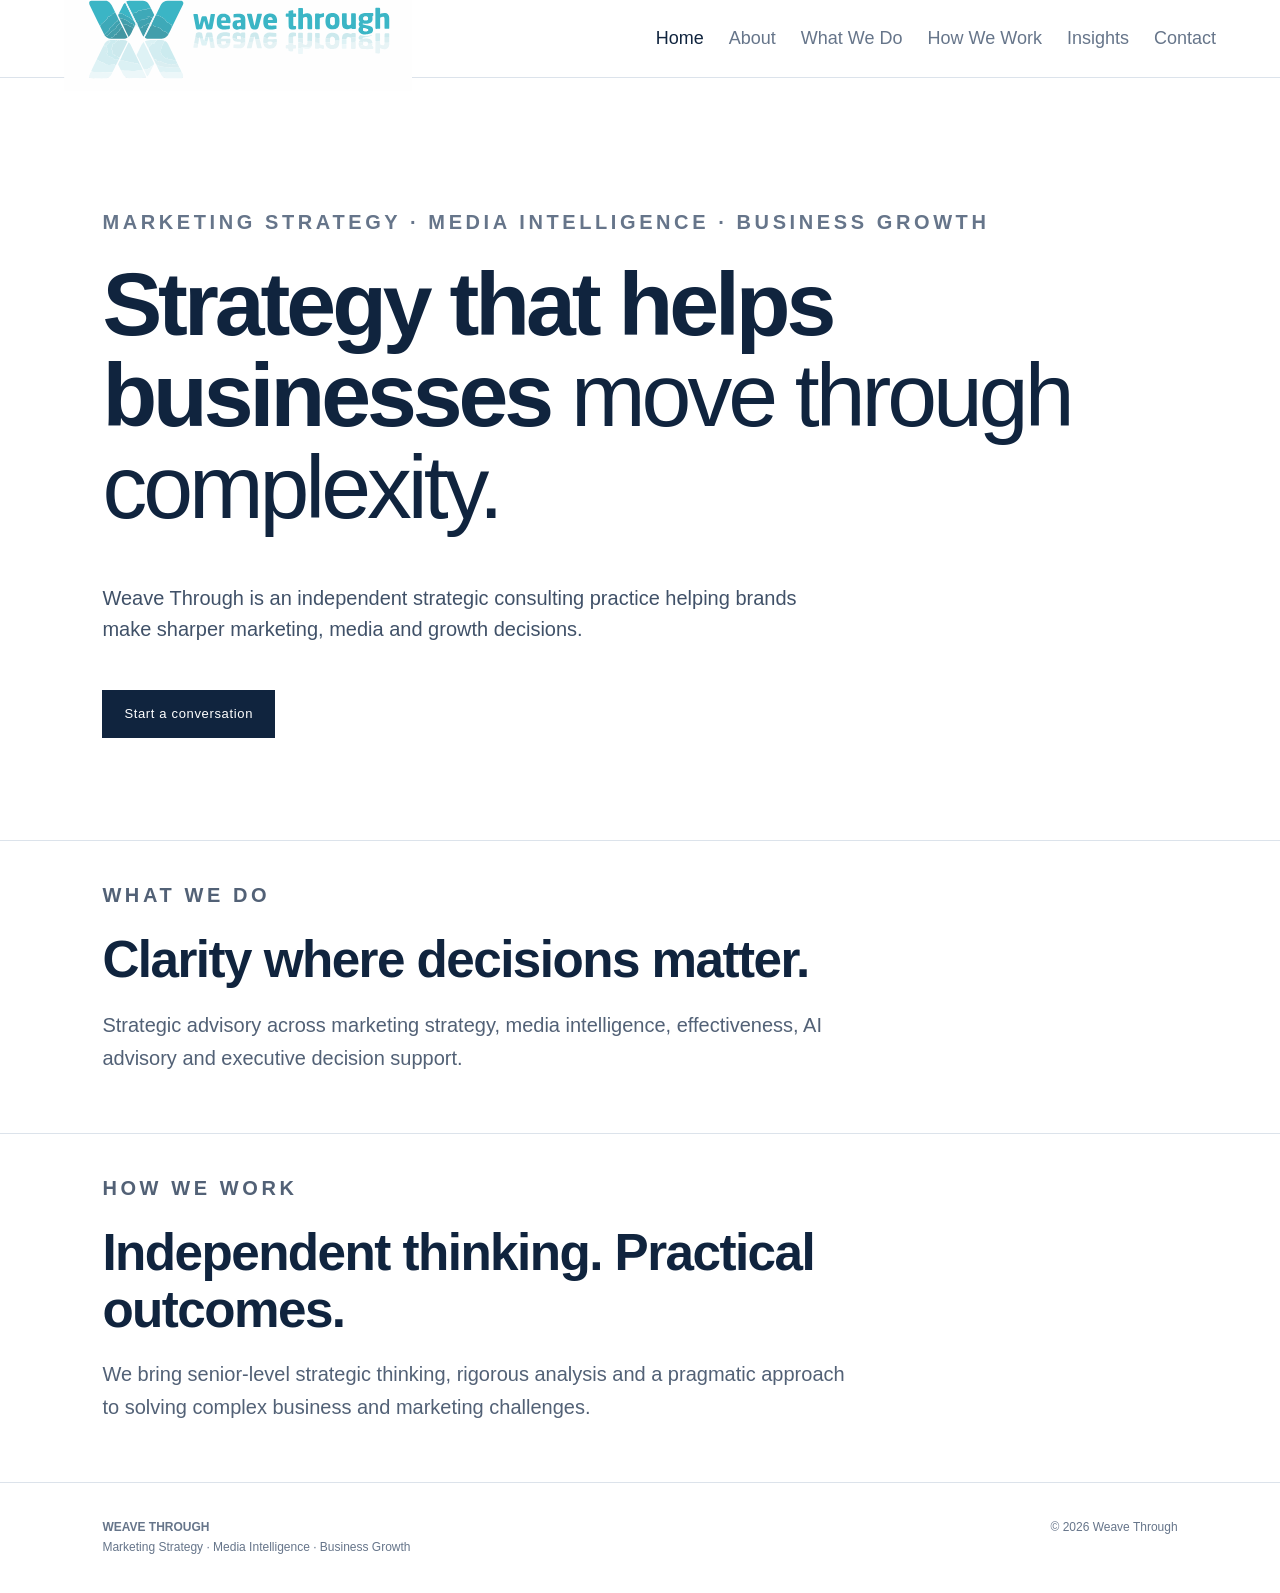
==== index.html @ 7c163a56 "Remove 'Selected Work' link from navigation" ====
<!doctype html>
<html lang="en">
<head>
<meta charset="utf-8">
<meta name="viewport" content="width=device-width, initial-scale=1">
<title>Home | Weave Through</title>
<meta name="description" content="Weave Through — Marketing Strategy, Media Intelligence and Business Growth.">
<link rel="stylesheet" href="css/style.css">
</head>
<body>
<header class="site-header">
  <a class="brand" href="index.html">
  <img src="images/logo.svg" alt="Weave Through" class="logo-img">
</a>
  <button class="menu-toggle" aria-label="Open menu">☰</button>
  <nav><a href="index.html" class="active">Home</a>
<a href="about.html" class="">About</a>
<a href="services.html" class="">What We Do</a>
<a href="how-we-work.html" class="">How We Work</a>
<a href="insights.html" class="">Insights</a>
<a href="contact.html" class="">Contact</a></nav>
</header>
<main>
<section class="hero">
  <p class="eyebrow">MARKETING STRATEGY · MEDIA INTELLIGENCE · BUSINESS GROWTH</p>
  <h1>Strategy that helps businesses <span>move through complexity.</span></h1>
  <p class="intro">Weave Through is an independent strategic consulting practice helping brands make sharper marketing, media and growth decisions.</p>
  <a class="button" href="contact.html">Start a conversation</a>
</section>
<section class="section">
  <p class="eyebrow">WHAT WE DO</p>
  <h2>Clarity where decisions matter.</h2>
  <p>Strategic advisory across marketing strategy, media intelligence, effectiveness, AI advisory and executive decision support.</p>
</section>
<section class="section">
  <p class="eyebrow">HOW WE WORK</p>
  <h2>Independent thinking. Practical outcomes.</h2>
  <p>We bring senior-level strategic thinking, rigorous analysis and a pragmatic approach to solving complex business and marketing challenges.</p>
</section>
</main>
<footer class="site-footer">
  <div><strong>WEAVE THROUGH</strong><br>Marketing Strategy · Media Intelligence · Business Growth</div>
  <div>© 2026 Weave Through</div>
</footer>
<script src="js/script.js"></script>
</body>
</html>
---- css/style.css ----
:root {
  --ink:#10243e;
  --muted:#66758a;
  --line:#dce3eb;
  --paper:#f7f9fc;
  --white:#ffffff;
}
* { box-sizing:border-box; }
html { scroll-behavior:smooth; }
body { margin:0; font-family:Inter,Arial,sans-serif; color:var(--ink); background:var(--white); line-height:1.65; }
a { color:inherit; text-decoration:none; }
.site-header { height:78px; display:flex; align-items:center; justify-content:space-between; padding:0 5vw; border-bottom:1px solid var(--line); background:rgba(255,255,255,.96); position:sticky; top:0; z-index:10; }
.brand { font-size:17px; letter-spacing:.13em; font-weight:700; }
.logo-img {
  height: 115px;
  width: auto;
}
nav { display:flex; gap:25px; font-size:26px; }
nav a { font-size:18px; }
nav a { color:var(--muted); }
nav a.active, nav a:hover { color:var(--ink); }
.menu-toggle { display:none; border:0; background:none; font-size:17px; }
main { min-height:75vh; }
.hero, .page-hero { padding:10vw 8vw 8vw; max-width:1250px; }
.hero { min-height:70vh; display:flex; flex-direction:column; justify-content:center; }
.eyebrow { font-size:20px; letter-spacing:.18em; font-weight:700; color:var(--muted); margin:0 0 20px; }
h1 { font-size:clamp(48px,7vw,92px); line-height:1.02; letter-spacing:-.045em; max-width:1000px; margin:0 0 30px; }
.hero h1 span { font-weight:400; }
.page-hero h1 { font-size:clamp(46px,6vw,76px); }
.intro { font-size:20px; line-height:1.55; max-width:720px; color:#405168; }
.button { display:inline-block; margin-top:25px; padding:13px 22px; background:var(--ink); color:white; font-size:13px; letter-spacing:.05em; width:max-content; }
.section { padding: 3vw 8vw; border-top:1px solid var(--line); }
.section h2 { font-size:clamp(34px,4vw,56px); line-height:1.1; letter-spacing:-.03em; max-width:800px; margin:0 0 20px; }
.section p { max-width:760px; color:#526176; font-size:20px; }
.grid { padding:0 8vw 8vw; display:grid; grid-template-columns:repeat(3,1fr); gap:1px; background:var(--line); }
.grid article { background:var(--white); padding:40px; min-height:220px; }
.grid h3 { font-size:22px; margin-top:0; }
.grid p { color:var(--muted); }
.site-footer { border-top:1px solid var(--line); padding:35px 8vw; display:flex; justify-content:space-between; gap:30px; color:var(--muted); font-size:12px; }
@media(max-width:900px) {
  nav { display:none; position:absolute; top:78px; left:0; right:0; background:white; flex-direction:column; padding:25px 8vw; border-bottom:1px solid var(--line); }
  nav.open { display:flex; }
  .menu-toggle { display:block; }
  .grid { grid-template-columns:1fr; }
  .site-footer { flex-direction:column; }
}
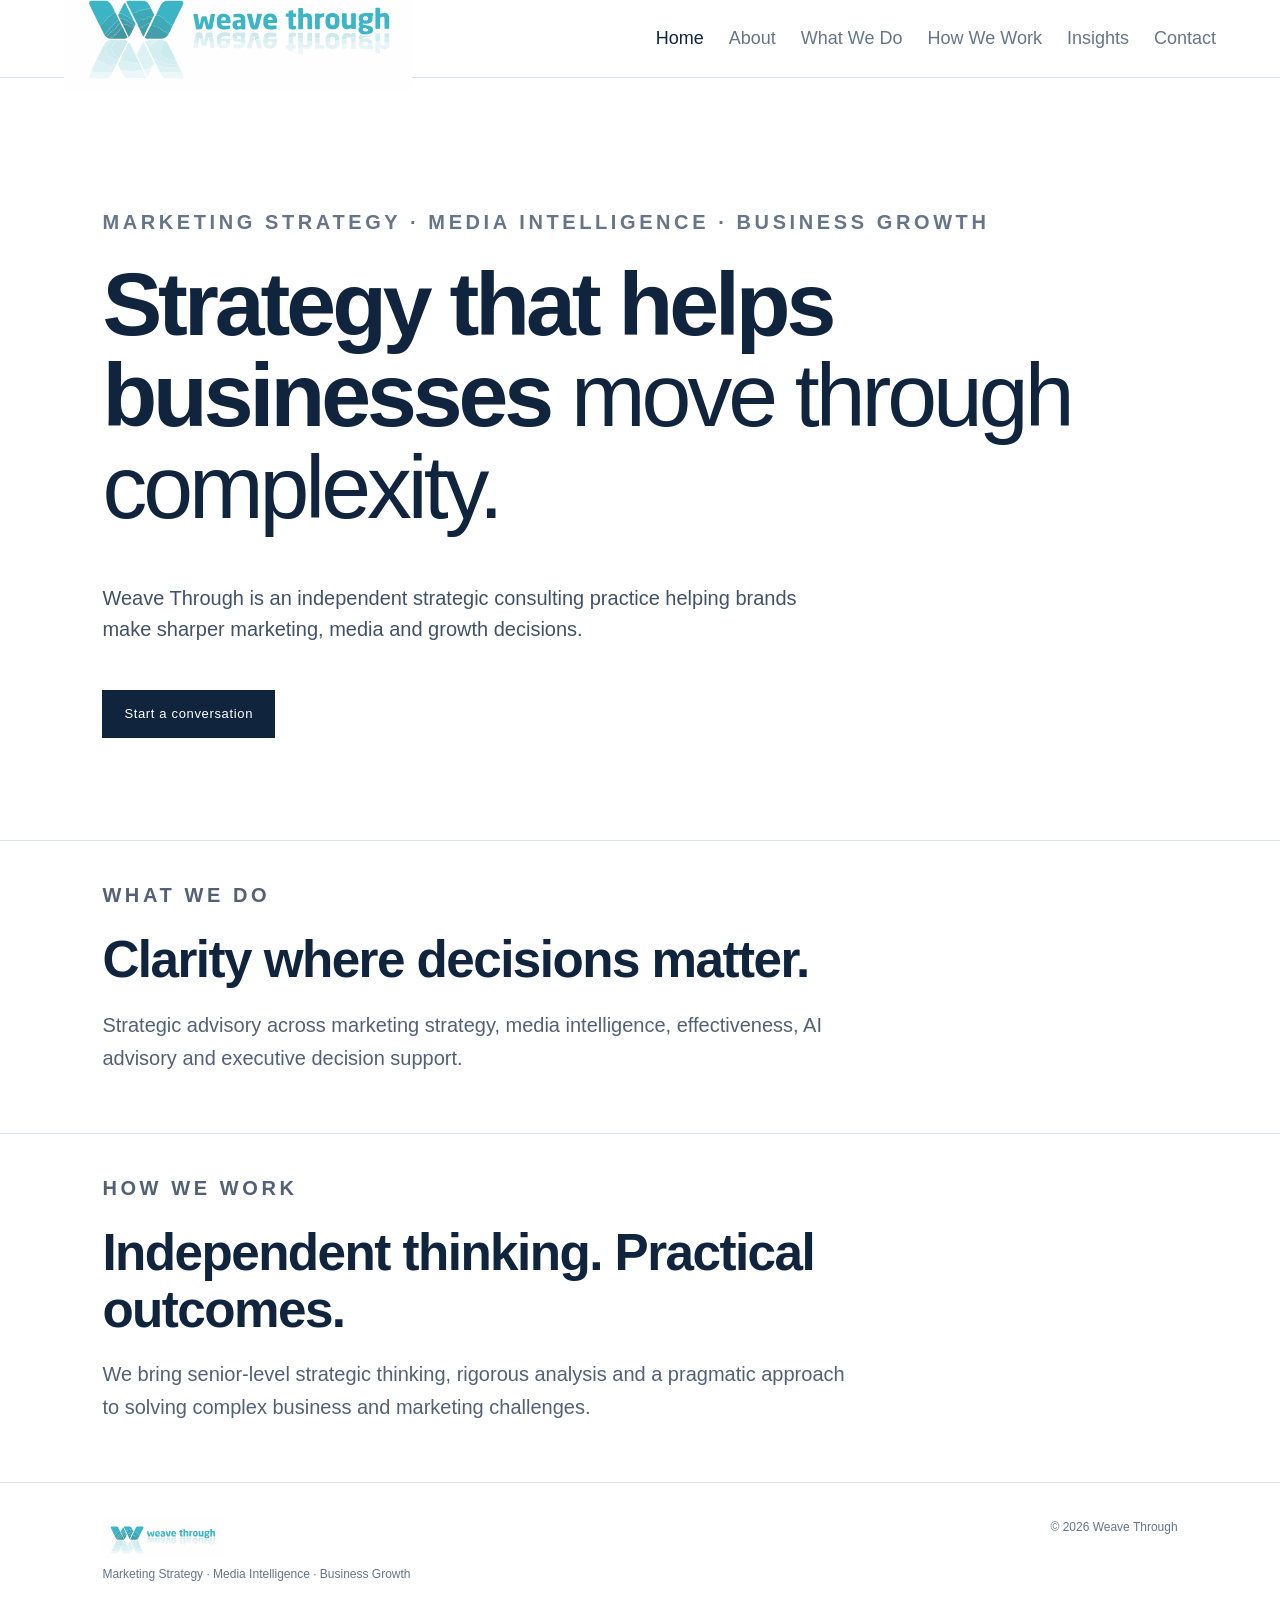
==== commit 940f73cf: "Replace text with logo in footer section" ====
--- a/index.html
+++ b/index.html
@@ -39,7 +39,7 @@
 </section>
 </main>
 <footer class="site-footer">
-  <div><strong>WEAVE THROUGH</strong><br>Marketing Strategy · Media Intelligence · Business Growth</div>
+  <div><img src="images/logo.svg" alt="Weave Through" style="height:40px; width:auto;"><br>Marketing Strategy · Media Intelligence · Business Growth</div>
   <div>© 2026 Weave Through</div>
 </footer>
 <script src="js/script.js"></script>
--- a/css/style.css
+++ b/css/style.css
@@ -26,15 +26,18 @@
 .eyebrow { font-size:20px; letter-spacing:.18em; font-weight:700; color:var(--muted); margin:0 0 20px; }
 h1 { font-size:clamp(48px,7vw,92px); line-height:1.02; letter-spacing:-.045em; max-width:1000px; margin:0 0 30px; }
 .hero h1 span { font-weight:400; }
+.page-hero { padding:10vw 8vw 8vw; }
+.insights-wrapper { margin-left:8vw; margin-right:8vw; }
 .page-hero h1 { font-size:clamp(46px,6vw,76px); }
 .intro { font-size:20px; line-height:1.55; max-width:720px; color:#405168; }
 .button { display:inline-block; margin-top:25px; padding:13px 22px; background:var(--ink); color:white; font-size:13px; letter-spacing:.05em; width:max-content; }
 .section { padding: 3vw 8vw; border-top:1px solid var(--line); }
 .section h2 { font-size:clamp(34px,4vw,56px); line-height:1.1; letter-spacing:-.03em; max-width:800px; margin:0 0 20px; }
 .section p { max-width:760px; color:#526176; font-size:20px; }
-.grid { padding:0 8vw 8vw; display:grid; grid-template-columns:repeat(3,1fr); gap:1px; background:var(--line); }
+.grid { padding:8vw; display:grid; grid-template-columns:repeat(2,1fr); gap:1px; background:var(--line); }
 .grid article { background:var(--white); padding:40px; min-height:220px; }
-.grid h3 { font-size:22px; margin-top:0; }
+.grid article img { width:100%; height:auto; display:block; margin-bottom:20px; }
+.grid h3 { font-size:18px; margin-top:0; }
 .grid p { color:var(--muted); }
 .site-footer { border-top:1px solid var(--line); padding:35px 8vw; display:flex; justify-content:space-between; gap:30px; color:var(--muted); font-size:12px; }
 @media(max-width:900px) {
@@ -44,3 +47,11 @@
   .grid { grid-template-columns:1fr; }
   .site-footer { flex-direction:column; }
 }
+.insights-wrapper { display:grid; grid-template-columns:60% 40%; gap:40px; }
+.insights-wrapper h2 { margin:0 0 20px 0; }
+.insights-wrapper > div { padding-left:0; }
+.insights-wrapper section { margin-bottom:0; }
+@media(max-width:900px) {
+  .insights-wrapper { grid-template-columns:1fr; }
+}
+.grid { grid-template-columns:repeat(2,1fr); }
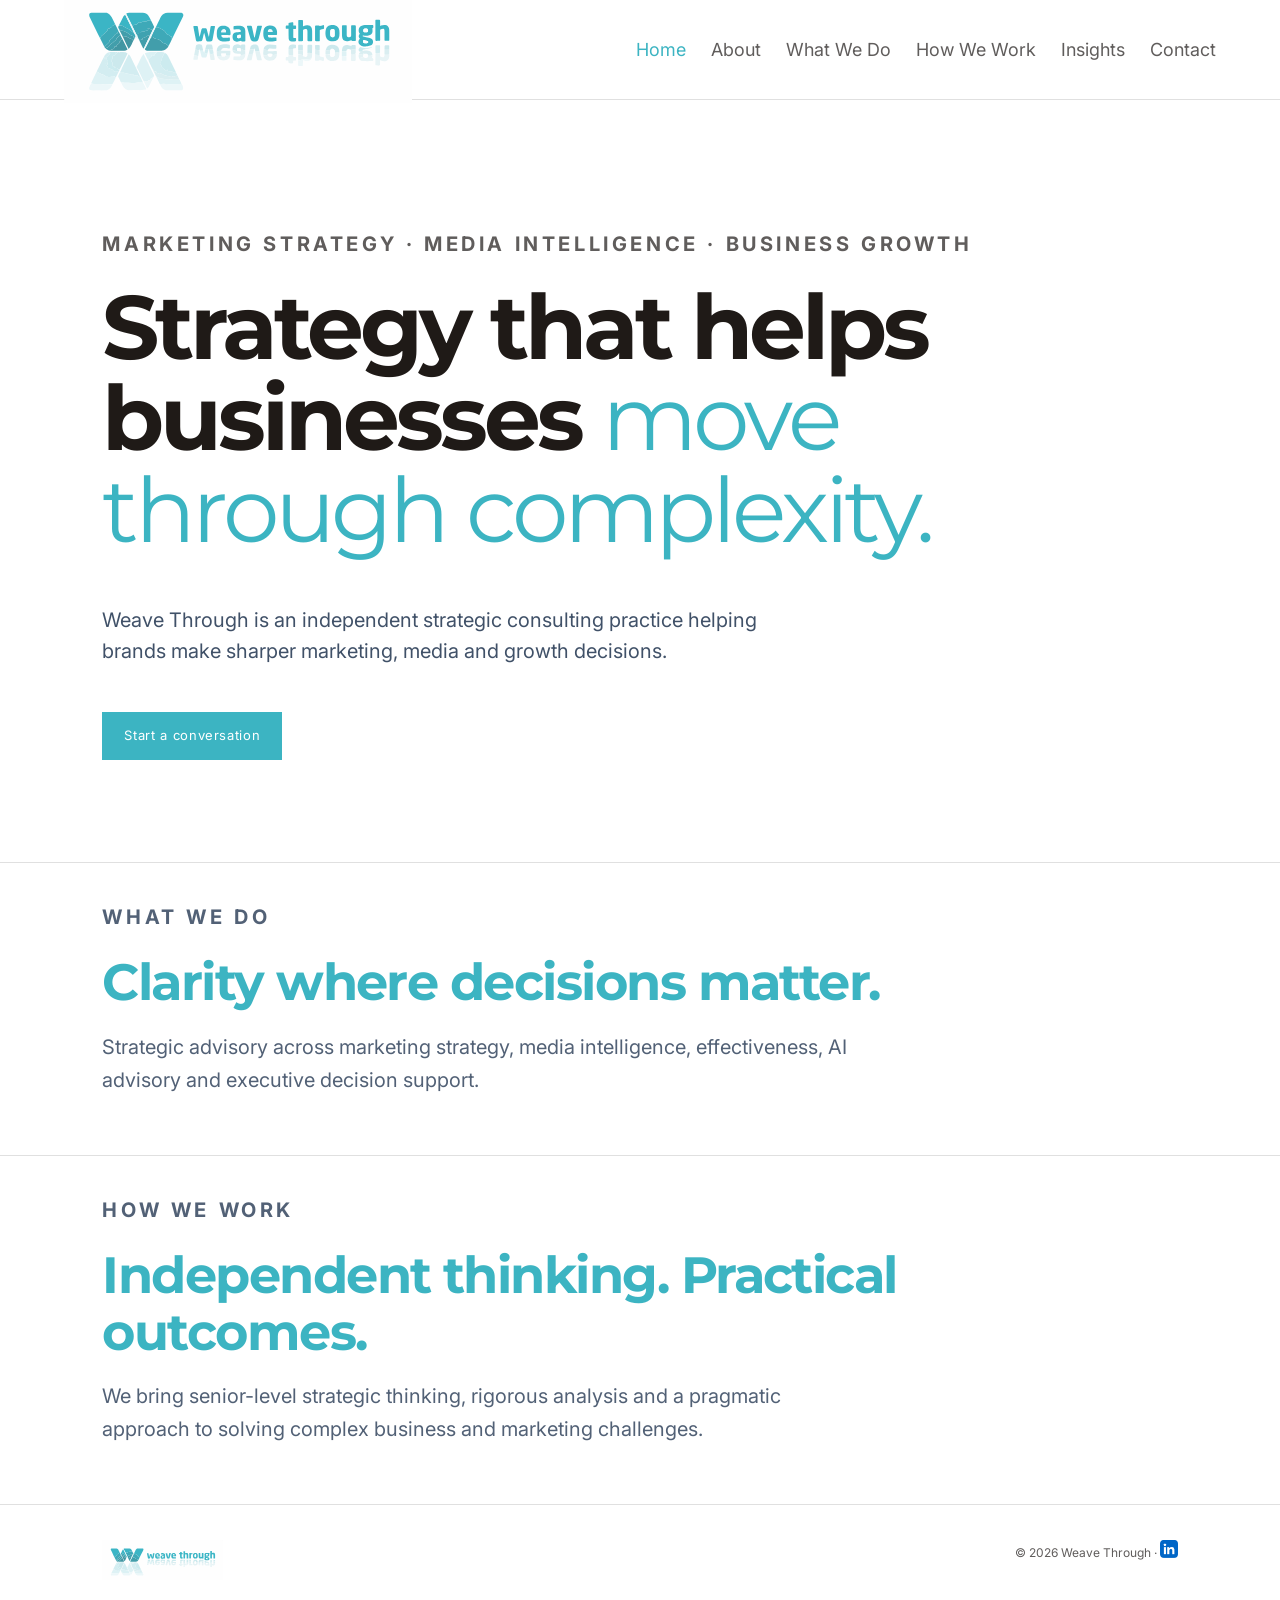
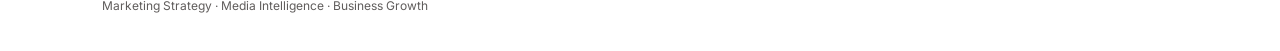
==== commit 2c88863c: "Update footer to include LinkedIn icon Added LinkedIn icon to footer with link." ====
--- a/index.html
+++ b/index.html
@@ -4,7 +4,16 @@
 <meta charset="utf-8">
 <meta name="viewport" content="width=device-width, initial-scale=1">
 <title>Home | Weave Through</title>
-<meta name="description" content="Weave Through — Marketing Strategy, Media Intelligence and Business Growth.">
+<meta name="description" content="Weave Through — Independent strategic consulting helping brands navigate complexity in marketing strategy, media intelligence, and business growth.">
+<link rel="icon" href="favicon.jpg" type="image/jpeg">
+<!-- Google Analytics -->
+<script async src="https://www.googletagmanager.com/gtag/js?id=G-CB40QFLTB0"></script>
+<script>
+  window.dataLayer = window.dataLayer || [];
+  function gtag(){dataLayer.push(arguments);}
+  gtag('js', new Date());
+  gtag('config', 'G-CB40QFLTB0');
+</script>
 <link rel="stylesheet" href="css/style.css">
 </head>
 <body>
@@ -40,7 +49,7 @@
 </main>
 <footer class="site-footer">
   <div><img src="images/logo.svg" alt="Weave Through" style="height:40px; width:auto;"><br>Marketing Strategy · Media Intelligence · Business Growth</div>
-  <div>© 2026 Weave Through</div>
+  <div>© 2026 Weave Through · <a href="https://www.linkedin.com/in/amolmohandas/" target="_blank" style="text-decoration:none;"><img src="images/linkedin-icon.png" alt="LinkedIn" style="height:18px; width:18px; vertical-align:middle;"></a></div>
 </footer>
 <script src="js/script.js"></script>
 </body>
--- a/css/style.css
+++ b/css/style.css
@@ -1,57 +1,60 @@
+@import url('https://fonts.googleapis.com/css2?family=Montserrat:wght@400;600;700&family=Inter:wght@400;500;600;700&display=swap');
+
 :root {
-  --ink:#10243e;
-  --muted:#66758a;
-  --line:#dce3eb;
-  --paper:#f7f9fc;
+  --primary:#3CB4C2;
+  --ink:#1F1A17;
+  --muted:#605D5C;
+  --line:#e0e0e0;
+  --paper:#f9fafb;
   --white:#ffffff;
 }
 * { box-sizing:border-box; }
 html { scroll-behavior:smooth; }
 body { margin:0; font-family:Inter,Arial,sans-serif; color:var(--ink); background:var(--white); line-height:1.65; }
-a { color:inherit; text-decoration:none; }
-.site-header { height:78px; display:flex; align-items:center; justify-content:space-between; padding:0 5vw; border-bottom:1px solid var(--line); background:rgba(255,255,255,.96); position:sticky; top:0; z-index:10; }
+a { color:var(--primary); text-decoration:none; }
+a:hover { text-decoration:underline; }
+.site-header { height:100px; display:flex; align-items:center; justify-content:space-between; padding:0 5vw; border-bottom:1px solid var(--line); background:rgba(255,255,255,.96); position:sticky; top:0; z-index:10; }
 .brand { font-size:17px; letter-spacing:.13em; font-weight:700; }
 .logo-img {
   height: 115px;
   width: auto;
 }
 nav { display:flex; gap:25px; font-size:26px; }
-nav a { font-size:18px; }
-nav a { color:var(--muted); }
-nav a.active, nav a:hover { color:var(--ink); }
+nav a { font-size:18px; color:var(--muted); transition:color 0.3s; }
+nav a.active, nav a:hover { color:var(--primary); }
 .menu-toggle { display:none; border:0; background:none; font-size:17px; }
 main { min-height:75vh; }
 .hero, .page-hero { padding:10vw 8vw 8vw; max-width:1250px; }
 .hero { min-height:70vh; display:flex; flex-direction:column; justify-content:center; }
-.eyebrow { font-size:20px; letter-spacing:.18em; font-weight:700; color:var(--muted); margin:0 0 20px; }
-h1 { font-size:clamp(48px,7vw,92px); line-height:1.02; letter-spacing:-.045em; max-width:1000px; margin:0 0 30px; }
-.hero h1 span { font-weight:400; }
+.eyebrow { font-size:20px; letter-spacing:.18em; font-weight:700; color:var(--muted); margin:0 0 20px; text-transform:uppercase; }
+h1, h2, h3, h4, h5, h6 { font-family:Montserrat, Arial, sans-serif; font-weight:700; }
+h1 { font-size:clamp(48px,7vw,92px); line-height:1.02; letter-spacing:-.045em; max-width:1000px; margin:0 0 30px; color:var(--ink); }
+.hero h1 span { font-weight:400; color:var(--primary); }
 .page-hero { padding:10vw 8vw 8vw; }
 .insights-wrapper { margin-left:8vw; margin-right:8vw; }
 .page-hero h1 { font-size:clamp(46px,6vw,76px); }
 .intro { font-size:20px; line-height:1.55; max-width:720px; color:#405168; }
-.button { display:inline-block; margin-top:25px; padding:13px 22px; background:var(--ink); color:white; font-size:13px; letter-spacing:.05em; width:max-content; }
+.button { display:inline-block; margin-top:25px; padding:13px 22px; background:var(--primary); color:white; font-size:13px; letter-spacing:.05em; width:max-content; border:none; cursor:pointer; transition:background 0.3s; }
+.button:hover { background:#2a9aa8; }
 .section { padding: 3vw 8vw; border-top:1px solid var(--line); }
-.section h2 { font-size:clamp(34px,4vw,56px); line-height:1.1; letter-spacing:-.03em; max-width:800px; margin:0 0 20px; }
+.section h2 { font-size:clamp(34px,4vw,56px); line-height:1.1; letter-spacing:-.03em; max-width:800px; margin:0 0 20px; color:var(--primary); }
 .section p { max-width:760px; color:#526176; font-size:20px; }
 .grid { padding:8vw; display:grid; grid-template-columns:repeat(2,1fr); gap:1px; background:var(--line); }
-.grid article { background:var(--white); padding:40px; min-height:220px; }
+.grid article { background:var(--white); padding:40px; min-height:220px; border-top:5px solid var(--primary); }
 .grid article img { width:100%; height:auto; display:block; margin-bottom:20px; }
-.grid h3 { font-size:18px; margin-top:0; }
-.grid p { color:var(--muted); }
+.grid h3 { font-size:24px; margin-top:0; color:var(--ink); font-weight:700; }
+.grid p { color:var(--muted); font-size:18px; line-height:1.6; }
 .site-footer { border-top:1px solid var(--line); padding:35px 8vw; display:flex; justify-content:space-between; gap:30px; color:var(--muted); font-size:12px; }
+.site-footer img { height:40px; width:auto; margin-bottom:10px; }
 @media(max-width:900px) {
-  nav { display:none; position:absolute; top:78px; left:0; right:0; background:white; flex-direction:column; padding:25px 8vw; border-bottom:1px solid var(--line); }
+  nav { display:none; position:absolute; top:100px; left:0; right:0; background:white; flex-direction:column; padding:25px 8vw; border-bottom:1px solid var(--line); }
   nav.open { display:flex; }
   .menu-toggle { display:block; }
   .grid { grid-template-columns:1fr; }
+  .insights-wrapper { grid-template-columns:1fr; }
   .site-footer { flex-direction:column; }
 }
 .insights-wrapper { display:grid; grid-template-columns:60% 40%; gap:40px; }
-.insights-wrapper h2 { margin:0 0 20px 0; }
+.insights-wrapper h2 { margin:0 0 20px 0; color:var(--primary); }
 .insights-wrapper > div { padding-left:0; }
 .insights-wrapper section { margin-bottom:0; }
-@media(max-width:900px) {
-  .insights-wrapper { grid-template-columns:1fr; }
-}
-.grid { grid-template-columns:repeat(2,1fr); }
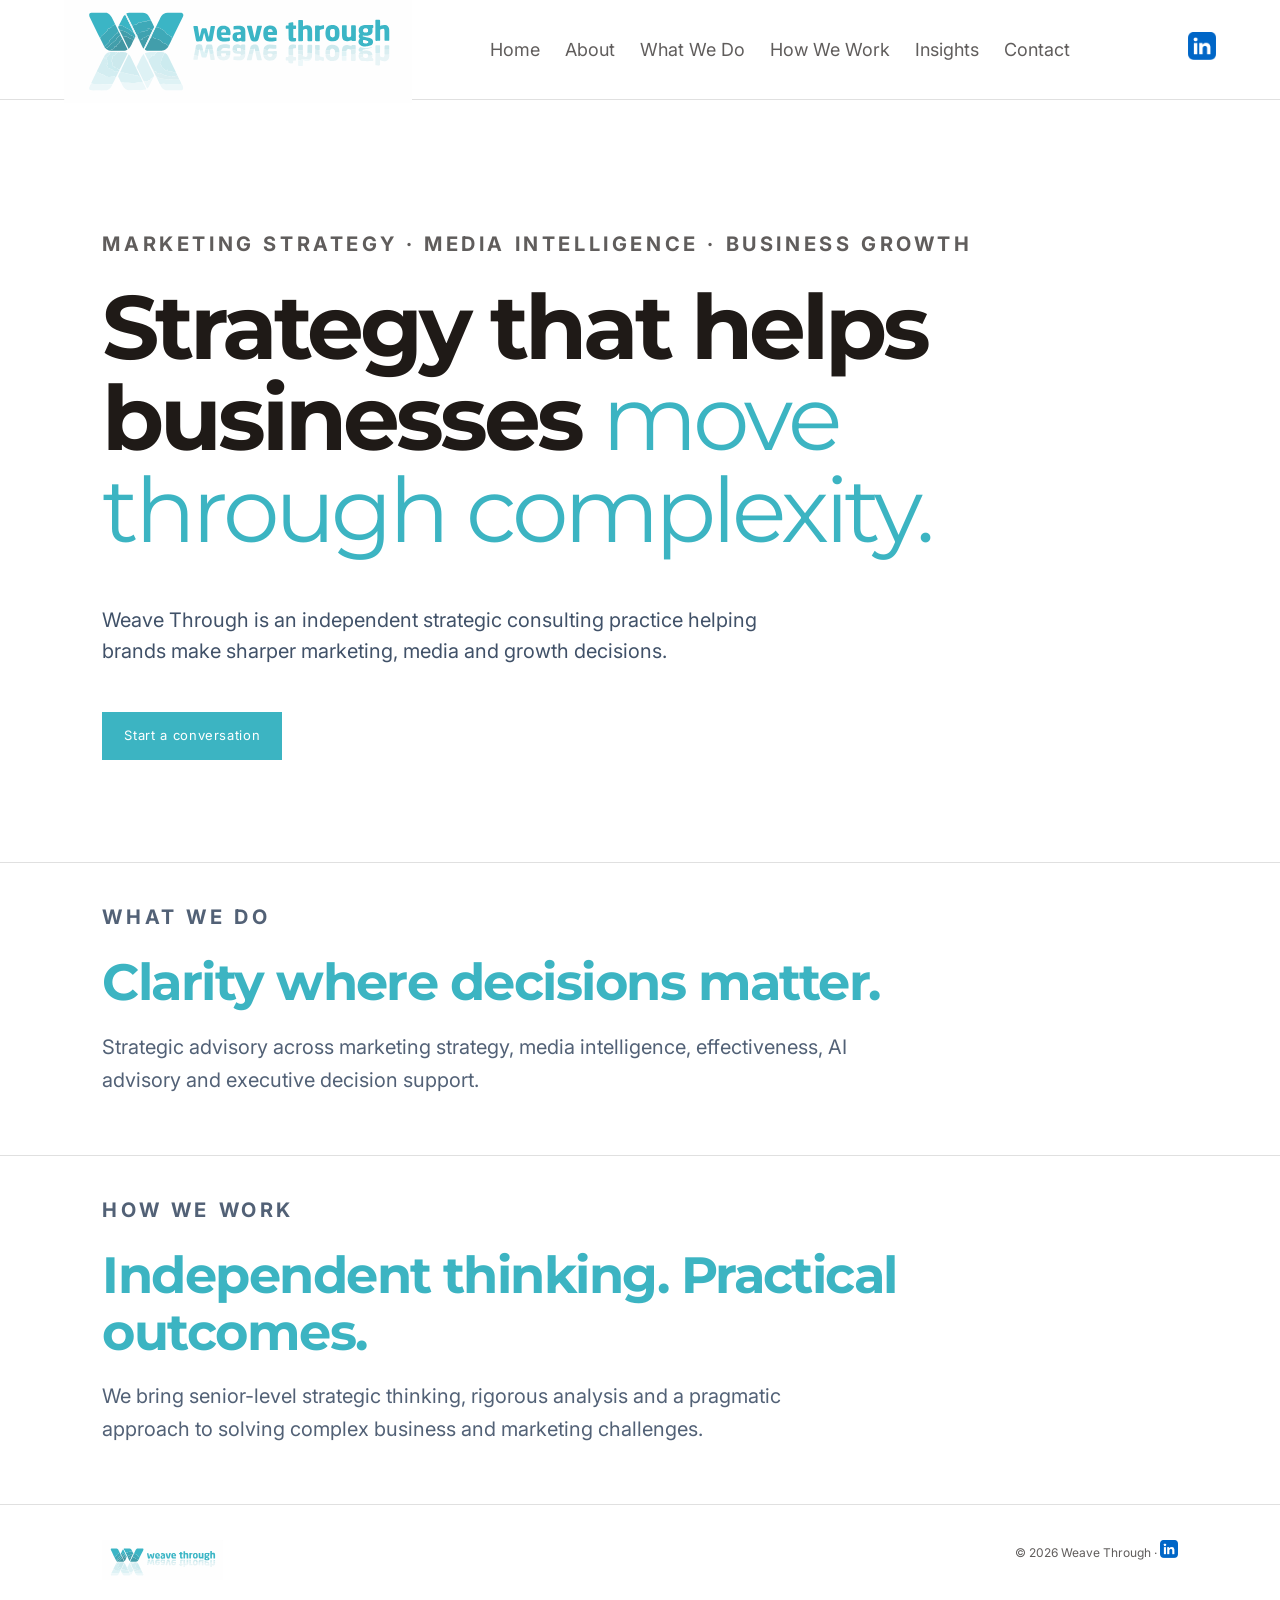
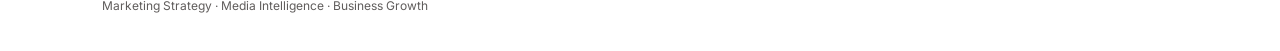
==== commit a7c242c0: "Update index.html" ====
--- a/index.html
+++ b/index.html
@@ -19,15 +19,20 @@
 <body>
 <header class="site-header">
   <a class="brand" href="index.html">
-  <img src="images/logo.svg" alt="Weave Through" class="logo-img">
-</a>
+    <img src="images/logo.svg" alt="Weave Through" class="logo-img">
+  </a>
   <button class="menu-toggle" aria-label="Open menu">☰</button>
-  <nav><a href="index.html" class="active">Home</a>
+  <nav><a href="index.html" class="">Home</a>
 <a href="about.html" class="">About</a>
 <a href="services.html" class="">What We Do</a>
 <a href="how-we-work.html" class="">How We Work</a>
 <a href="insights.html" class="">Insights</a>
 <a href="contact.html" class="">Contact</a></nav>
+  <div class="nav-social">
+    <a href="https://www.linkedin.com/in/amolmohandas/" target="_blank">
+      <img src="images/linkedin-icon.png" alt="LinkedIn" style="height:28px; width:28px;">
+    </a>
+  </div>
 </header>
 <main>
 <section class="hero">
--- a/css/style.css
+++ b/css/style.css
@@ -20,6 +20,8 @@
   width: auto;
 }
 nav { display:flex; gap:25px; font-size:26px; }
+.nav-social { display:flex; align-items:center; margin-left:40px; }
+.nav-social a img { height:28px; width:28px; }
 nav a { font-size:18px; color:var(--muted); transition:color 0.3s; }
 nav a.active, nav a:hover { color:var(--primary); }
 .menu-toggle { display:none; border:0; background:none; font-size:17px; }
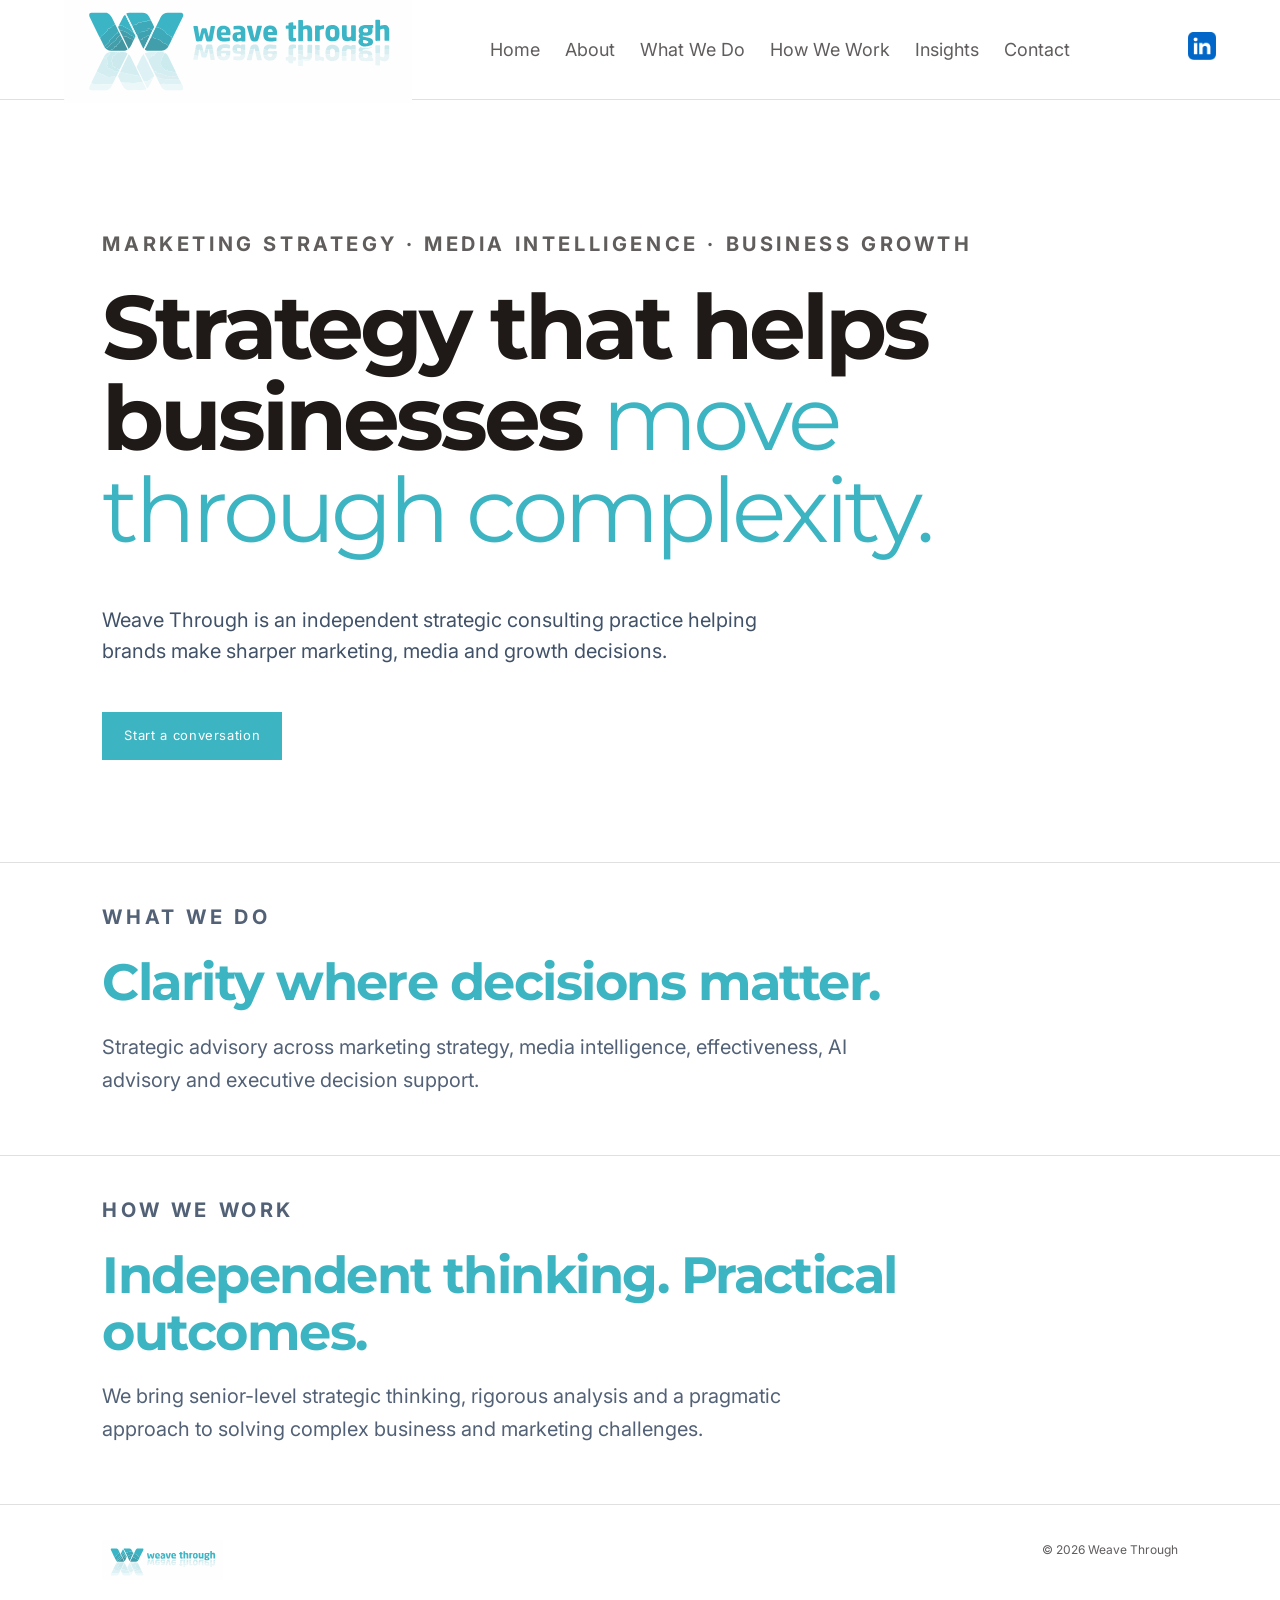
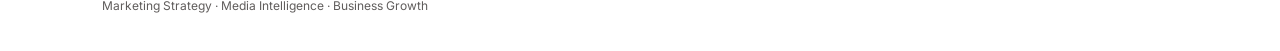
==== commit 141b82b9: "Update footer to remove LinkedIn link Removed LinkedIn icon from footer." ====
--- a/index.html
+++ b/index.html
@@ -54,7 +54,7 @@
 </main>
 <footer class="site-footer">
   <div><img src="images/logo.svg" alt="Weave Through" style="height:40px; width:auto;"><br>Marketing Strategy · Media Intelligence · Business Growth</div>
-  <div>© 2026 Weave Through · <a href="https://www.linkedin.com/in/amolmohandas/" target="_blank" style="text-decoration:none;"><img src="images/linkedin-icon.png" alt="LinkedIn" style="height:18px; width:18px; vertical-align:middle;"></a></div>
+  <div>© 2026 Weave Through</div>
 </footer>
 <script src="js/script.js"></script>
 </body>
